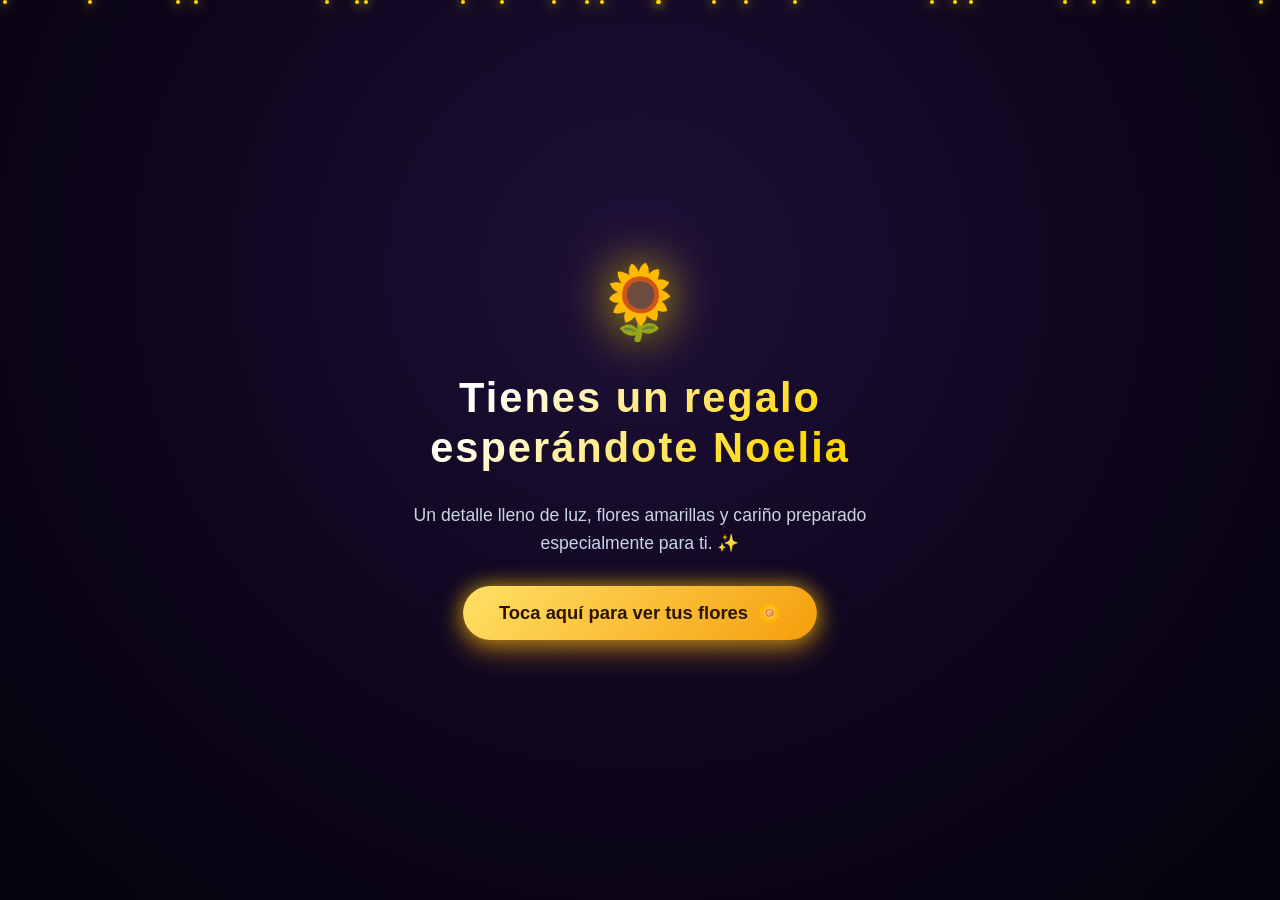
==== flores prueba/index.html @ 7193bfa7 "casu listo" ====
<!DOCTYPE html>
<html lang="es">
<head>
  <meta charset="UTF-8">
  <meta name="viewport" content="width=device-width, initial-scale=1.0">
  <title>Un Detalle Especial Para Ti 🌼</title>
  <link rel="stylesheet" href="css/style.css">
</head>
<body>

  <!-- Floating background fireflies -->
  <div class="bg-fireflies" id="fireflies-container"></div>

  <div class="intro-container">
    <div class="glowing-flower-icon">🌻</div>
    <h1 class="intro-title">Tienes un regalo esperándote Noelia</h1>
    <p class="intro-subtitle">
      Un detalle lleno de luz, flores amarillas y cariño preparado especialmente para ti. ✨
    </p>

    <a href="flower.html" class="btn-reveal" id="btn-reveal">
      <span>Toca aquí para ver tus flores</span> 🌼
    </a>
  </div>

  <script>
    // Create animated floating fireflies in background
    const container = document.getElementById('fireflies-container');
    if (container) {
      for (let i = 0; i < 25; i++) {
        const fly = document.createElement('div');
        fly.className = 'firefly';
        fly.style.left = `${Math.random() * 100}%`;
        fly.style.animationDelay = `${Math.random() * 6}s`;
        fly.style.animationDuration = `${6 + Math.random() * 6}s`;
        container.appendChild(fly);
      }
    }

    // Preserve URL parameters when clicking the button
    const btn = document.getElementById('btn-reveal');
    if (btn && window.location.search) {
      btn.href = 'flower.html' + window.location.search;
    }
  </script>
</body>
</html>
---- flores prueba/css/style.css ----
*,
*::after,
*::before {
  padding: 0;
  margin: 0;
  box-sizing: border-box;
}

:root {
  --primary-gold: #ffd700;
  --dark-bg: #07050f;
}

body {
  background: radial-gradient(ellipse at 50% 30%, #1e1038 0%, #0d061c 55%, #05020c 100%);
  min-height: 100vh;
  display: flex;
  align-items: center;
  justify-content: center;
  overflow: hidden;
  font-family: 'Segoe UI', Tahoma, Geneva, Verdana, sans-serif;
  color: #fff;
}

.intro-container {
  display: flex;
  flex-direction: column;
  align-items: center;
  text-align: center;
  gap: 28px;
  z-index: 10;
  padding: 30px;
  max-width: 600px;
  animation: fadeInDown 1.2s ease-out;
}

@keyframes fadeInDown {
  from { opacity: 0; transform: translateY(-30px); }
  to { opacity: 1; transform: translateY(0); }
}

.glowing-flower-icon {
  font-size: 4.5rem;
  filter: drop-shadow(0 0 25px rgba(255, 215, 0, 0.8));
  animation: floatFlower 3s ease-in-out infinite alternate;
}

@keyframes floatFlower {
  0% { transform: translateY(0) rotate(0deg) scale(1); }
  100% { transform: translateY(-12px) rotate(8deg) scale(1.08); }
}

.intro-title {
  font-size: clamp(1.8rem, 6vw, 2.6rem);
  font-weight: 800;
  letter-spacing: 2px;
  background: linear-gradient(135deg, #ffffff 20%, #ffd700 80%);
  -webkit-background-clip: text;
  -webkit-text-fill-color: transparent;
  line-height: 1.2;
}

.intro-subtitle {
  font-size: 1.1rem;
  color: #cbd5e1;
  line-height: 1.6;
}

.btn-reveal {
  display: inline-flex;
  align-items: center;
  gap: 10px;
  background: linear-gradient(135deg, #ffe066 0%, #f59e0b 100%);
  color: #2b1500;
  font-size: 1.15rem;
  font-weight: 700;
  padding: 16px 36px;
  border-radius: 999px;
  text-decoration: none;
  box-shadow: 0 10px 30px rgba(245, 158, 11, 0.5), 0 0 20px rgba(255, 215, 0, 0.6);
  cursor: pointer;
  border: none;
  transition: all 0.3s cubic-bezier(0.34, 1.56, 0.64, 1);
}

.btn-reveal:hover {
  transform: translateY(-4px) scale(1.05);
  box-shadow: 0 15px 40px rgba(245, 158, 11, 0.8), 0 0 35px rgba(255, 215, 0, 0.9);
}

.btn-reveal:active {
  transform: scale(0.96);
}

/* Background floating fireflies */
.bg-fireflies {
  position: absolute;
  inset: 0;
  pointer-events: none;
  z-index: 1;
}

.firefly {
  position: absolute;
  width: 4px;
  height: 4px;
  background: #ffd700;
  border-radius: 50%;
  box-shadow: 0 0 10px #ffd700, 0 0 20px #ffe600;
  animation: flyAround 8s infinite linear;
}

@keyframes flyAround {
  0% { transform: translateY(100vh) translateX(0) scale(0.5); opacity: 0; }
  20% { opacity: 1; }
  80% { opacity: 1; }
  100% { transform: translateY(-10vh) translateX(50px) scale(1.2); opacity: 0; }
}
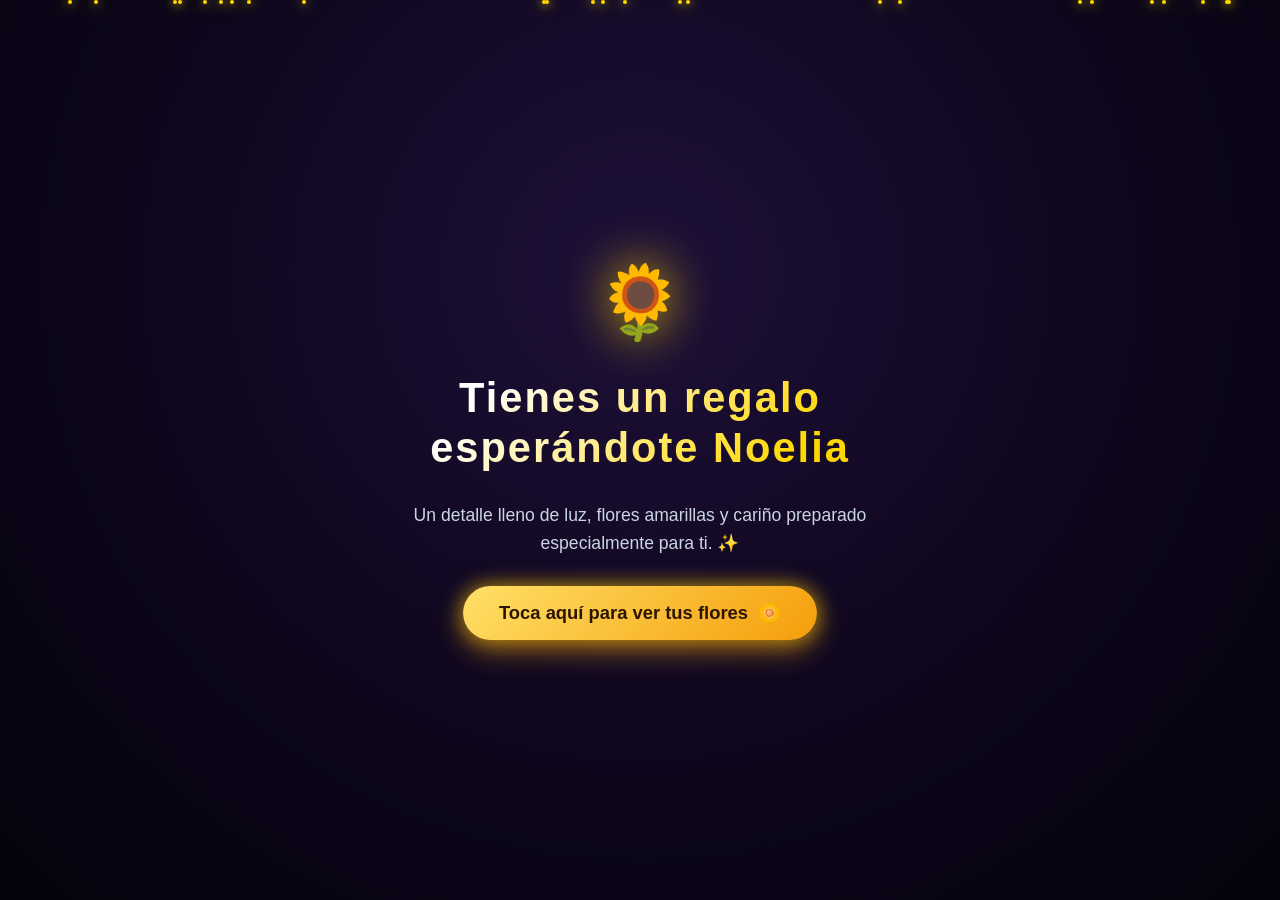
==== commit a4d7d225: "terminado" ====
--- a/flores prueba/index.html
+++ b/flores prueba/index.html
@@ -2,7 +2,7 @@
 <html lang="es">
 <head>
   <meta charset="UTF-8">
-  <meta name="viewport" content="width=device-width, initial-scale=1.0">
+  <meta name="viewport" content="width=device-width, initial-scale=1.0, viewport-fit=cover">
   <title>Un Detalle Especial Para Ti 🌼</title>
   <link rel="stylesheet" href="css/style.css">
 </head>
--- a/flores prueba/css/style.css
+++ b/flores prueba/css/style.css
@@ -116,3 +116,39 @@
   80% { opacity: 1; }
   100% { transform: translateY(-10vh) translateX(50px) scale(1.2); opacity: 0; }
 }
+
+/* ================= MOBILE RESPONSIVE TWEAKS ================= */
+@media only screen and (max-width: 600px) {
+  body {
+    min-height: 100dvh;
+    padding: 16px;
+  }
+
+  .intro-container {
+    padding: 24px 18px;
+    gap: 22px;
+    max-width: 94vw;
+  }
+
+  .glowing-flower-icon {
+    font-size: 3.8rem;
+  }
+
+  .intro-title {
+    font-size: clamp(1.45rem, 5.8vw, 1.9rem);
+    letter-spacing: 1px;
+    line-height: 1.25;
+  }
+
+  .intro-subtitle {
+    font-size: 0.95rem;
+    line-height: 1.55;
+  }
+
+  .btn-reveal {
+    padding: 14px 28px;
+    font-size: 1.02rem;
+    width: 100%;
+    justify-content: center;
+  }
+}
